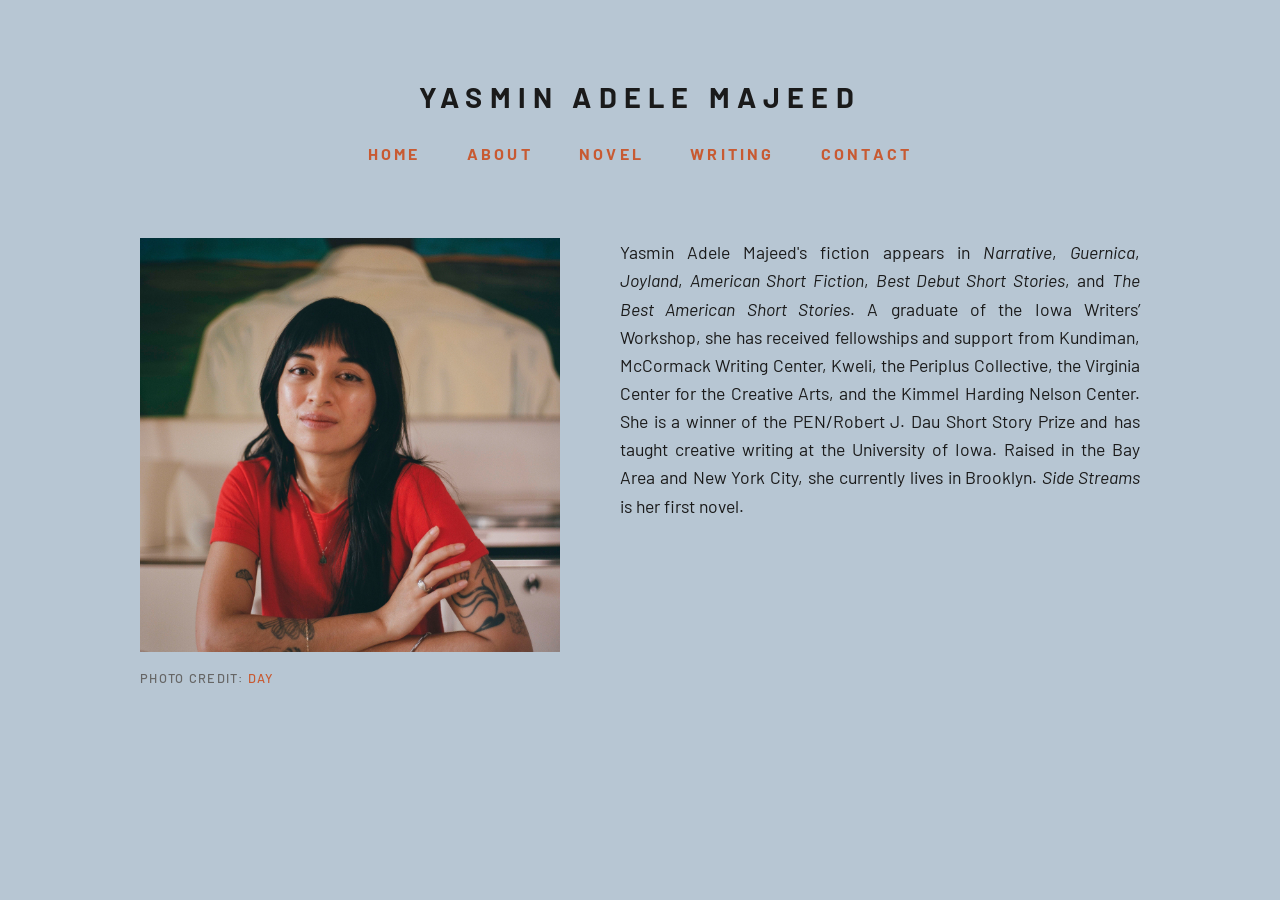
==== about.html @ 5c5b655a "Update about.html" ====
<!DOCTYPE html>
<html lang="en">
<head>
    <meta charset="UTF-8">
    <meta name="viewport" content="width=device-width, initial-scale=1.0">
    <title>Yasmin Adele Majeed</title>
    <meta name="description" content="Yasmin Adele Majeed is a writer based in New York. Her debut novel, Side Streams, is forthcoming from Little, Brown.">
    
    <link rel="icon" href="data:image/svg+xml,<svg xmlns=%22http://www.w3.org/2000/svg%22 viewBox=%220 0 100 100%22><text y=%22.9em%22 font-size=%2280%22 fill=%22%23d14c36%22>౨ৎ</text></svg>">
    
<link href="https://fonts.googleapis.com/css2?family=Barlow:ital,wght@0,300;0,400;0,500;0,600;0,700;0,800&display=swap" rel="stylesheet">    <style>
        :root {
            --bg-color: #B7C6D3; 
            --text-color: #1a1a1a;
            --accent: #C85A32; 
            --font-main: 'Barlow', sans-serif;
        }

        body {
            margin: 0;
            padding: 0;
            background-color: var(--bg-color);
            color: var(--text-color);
            font-family: var(--font-main);
            line-height: 1.8;
            font-weight: 300;
            -webkit-font-smoothing: antialiased;
            animation: fadeIn 1.2s ease-in;
        }

        @keyframes fadeIn {
            from { opacity: 0; transform: translateY(10px); }
            to { opacity: 1; transform: translateY(0); }
        }

        /* Navigation */
        nav { 
            padding: 80px 20px 30px 20px; 
            text-align: center; 
        }

        .site-title {
            font-size: 1.8rem;
            letter-spacing: 0.25em;
            text-transform: uppercase;
            text-decoration: none !important;
            border: none !important;
            color: var(--text-color);
            display: block;
            margin-bottom: 25px;
            font-weight: 700 !important;
            line-height: 1.2;
        }

        .nav-links {
            text-transform: uppercase;
            letter-spacing: 0.2em;
            font-size: 1rem;
            font-weight: 700 !important;
        }

        .nav-links a {
            text-decoration: none;
            color: var(--accent);
            margin: 0 20px;
            transition: opacity 0.3s;
        }

        .nav-links a:hover { opacity: 0.6; }

        /* Side-by-Side Container */
        .content-wrapper {
            max-width: 1000px;
            margin: 0 auto;
            display: flex;
            align-items: flex-start;
            gap: 60px;
            padding: 40px 40px 100px 40px;
            position: relative; /* Sets anchor base for absolute stickers */
        }

        .photo-side {
            flex: 1;
            max-width: 420px;
        }

        .hero-image {
            width: 100%;
            height: auto;
            display: block;
        }

        .photo-credit {
            font-size: 0.8rem;
            text-transform: uppercase;
            letter-spacing: 0.1em;
            color: #666;
            margin-top: 15px;
            display: block;
            font-weight: 500;
        }

        .text-side {
            flex: 1.2;
        }

        .announcement {
            font-size: 1.25rem;
            margin-bottom: 30px;
            font-weight: 400;
            line-height: 1.5;
        }

        .bio {
                font-size: 1.1rem;
    text-align: justify;
    font-weight: 400; /* Thicker, high-readability weight */
    line-height: 1.6;  /* Closer, compact line spacing */
        }

        a {
            color: var(--accent);
            text-decoration: none;
            transition: opacity 0.2s;
        }

        a:hover { opacity: 0.7; text-decoration: underline; }

        /* Custom Highlight Color */
        ::selection {
            background-color: #b9d8e5; 
            color: #1a1a1a;           
        }

        ::-moz-selection {
            background-color: #b9d8e5;
            color: #1a1a1a;
        }

    

        /* Responsive Mobile Layout */
        @media (max-width: 768px) {
            nav {
                padding: 50px 20px 20px 20px;
            }
            
            .site-title {
                font-size: 1.5rem;
                letter-spacing: 0.1em;
            }

            .content-wrapper {
                flex-direction: column;
                align-items: center;
                padding: 0 25px 60px 25px;
                gap: 30px;
            }

            .photo-side {
                max-width: 100%;
            }
        }
    </style>
</head>
<body>

    <nav>
        <a href="index.html" class="site-title">Yasmin Adele Majeed</a>
        <div class="nav-links">
            <a href="index.html">Home</a>
                                  <a href="about.html">About</a>
                        <a href="novel.html">Novel</a>
            <a href="writing.html">Writing</a>
            <a href="contact.html">Contact</a>
        </div>
    </nav>

    <main class="content-wrapper">
        <div class="photo-side">
            <img src="77670005.jpeg" alt="Yasmin Adele Majeed" class="hero-image">
            <span class="photo-credit">Photo Credit: <a href="https://www.dayday.studio" target="_blank">Day</a></span>
        </div>

        <div class="text-side">

            <div class="bio">
              Yasmin Adele Majeed's fiction appears in <em>Narrative</em>, <em>Guernica</em>, <em>Joyland</em>, <em>American Short Fiction</em>, <em>Best Debut Short Stories</em>, and <em>The Best American Short Stories</em>. A graduate of the Iowa Writers’ Workshop, she has received fellowships and support from Kundiman, McCormack Writing Center, Kweli, the Periplus Collective, the Virginia Center for the Creative Arts, and the Kimmel Harding Nelson Center. She is a winner of the PEN/Robert J. Dau Short Story Prize and has taught creative writing at the University of Iowa. Raised in the Bay Area and New York City, she currently lives in Brooklyn. <em>Side Streams</em> is her first novel.
            </div>
        </div>

        
    </main>

<script>
// Sparkle Mouse Trail
document.addEventListener('mousemove', function(e) {
  const sparkle = document.createElement('span');
  sparkle.innerHTML = '✧'; 
  sparkle.style.position = 'absolute';
  sparkle.style.left = e.pageX + 'px';
  sparkle.style.top = e.pageY + 'px';
  sparkle.style.color = '#B9D9EB'; 
  sparkle.style.pointerEvents = 'none';
  sparkle.style.fontSize = Math.random() * (20 - 10) + 10 + 'px';
  sparkle.style.zIndex = '9999';
  
  sparkle.animate([
    { transform: 'translate(0, 0) scale(1)', opacity: 1 },
    { transform: `translate(${(Math.random() - 0.5) * 40}px, -40px) scale(0)`, opacity: 0 }
  ], {
    duration: 1000,
    easing: 'ease-out'
  });

  document.body.appendChild(sparkle);
  
  setTimeout(() => {
    sparkle.remove();
  }, 1000);
});


</script>
</body>
</html>
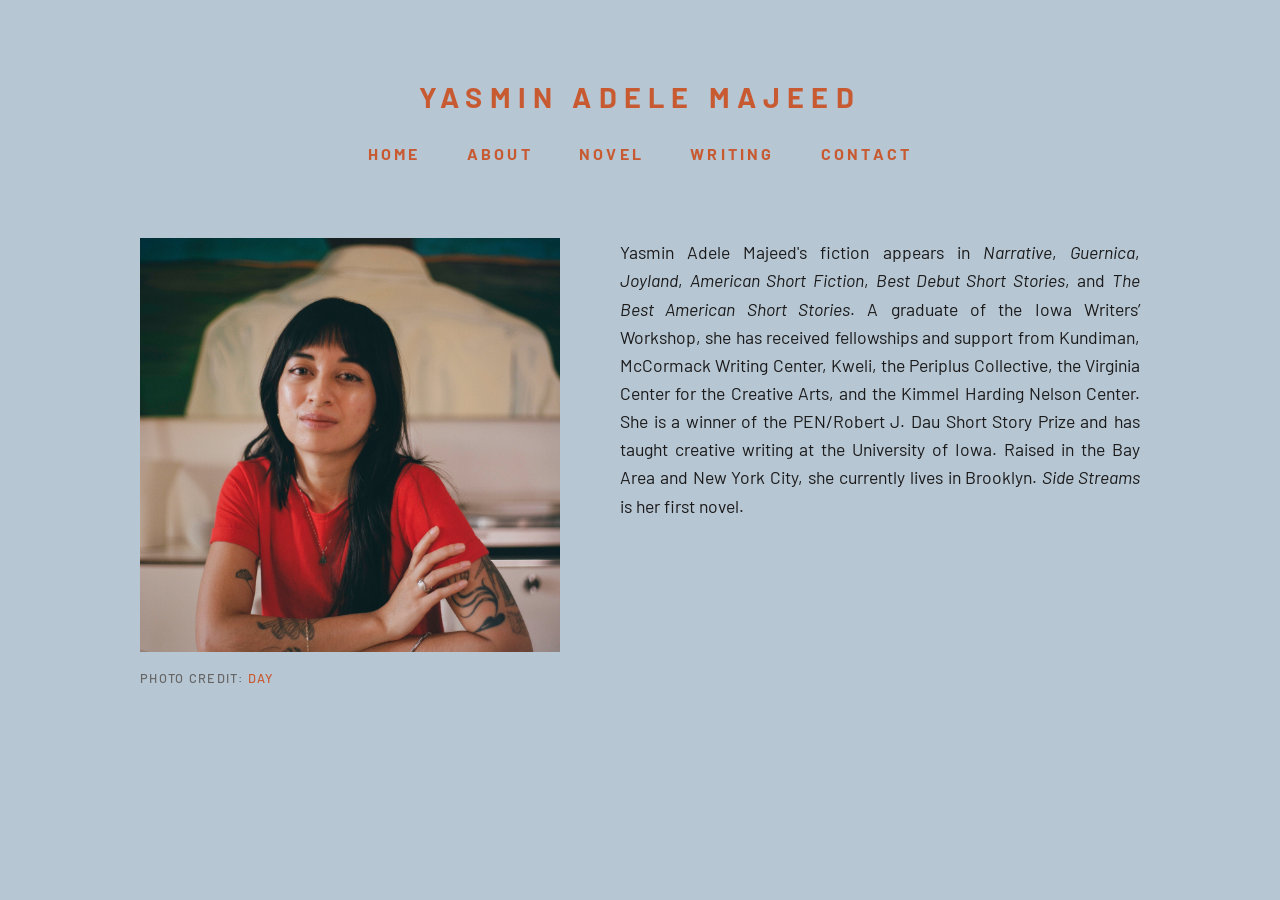
==== commit cfd65495: "Update about.html" ====
--- a/about.html
+++ b/about.html
@@ -17,18 +17,17 @@
             --font-main: 'Barlow', sans-serif;
         }
 
-        body {
-            margin: 0;
-            padding: 0;
-            background-color: var(--bg-color);
-            color: var(--text-color);
-            font-family: var(--font-main);
-            line-height: 1.8;
-            font-weight: 300;
-            -webkit-font-smoothing: antialiased;
-            animation: fadeIn 1.2s ease-in;
-        }
-
+      body {
+    margin: 0;
+    padding: 0;
+    background-color: var(--bg-color);
+    color: var(--text-color);
+    font-family: var(--font-main);
+    line-height: 1.8;
+    font-weight: 500; /* Changed from 300 to 500 for a thicker, clearer text */
+    -webkit-font-smoothing: antialiased;
+    animation: fadeIn 1.2s ease-in;
+}
         @keyframes fadeIn {
             from { opacity: 0; transform: translateY(10px); }
             to { opacity: 1; transform: translateY(0); }
@@ -46,7 +45,7 @@
             text-transform: uppercase;
             text-decoration: none !important;
             border: none !important;
-            color: var(--text-color);
+            color: #C85A32;
             display: block;
             margin-bottom: 25px;
             font-weight: 700 !important;
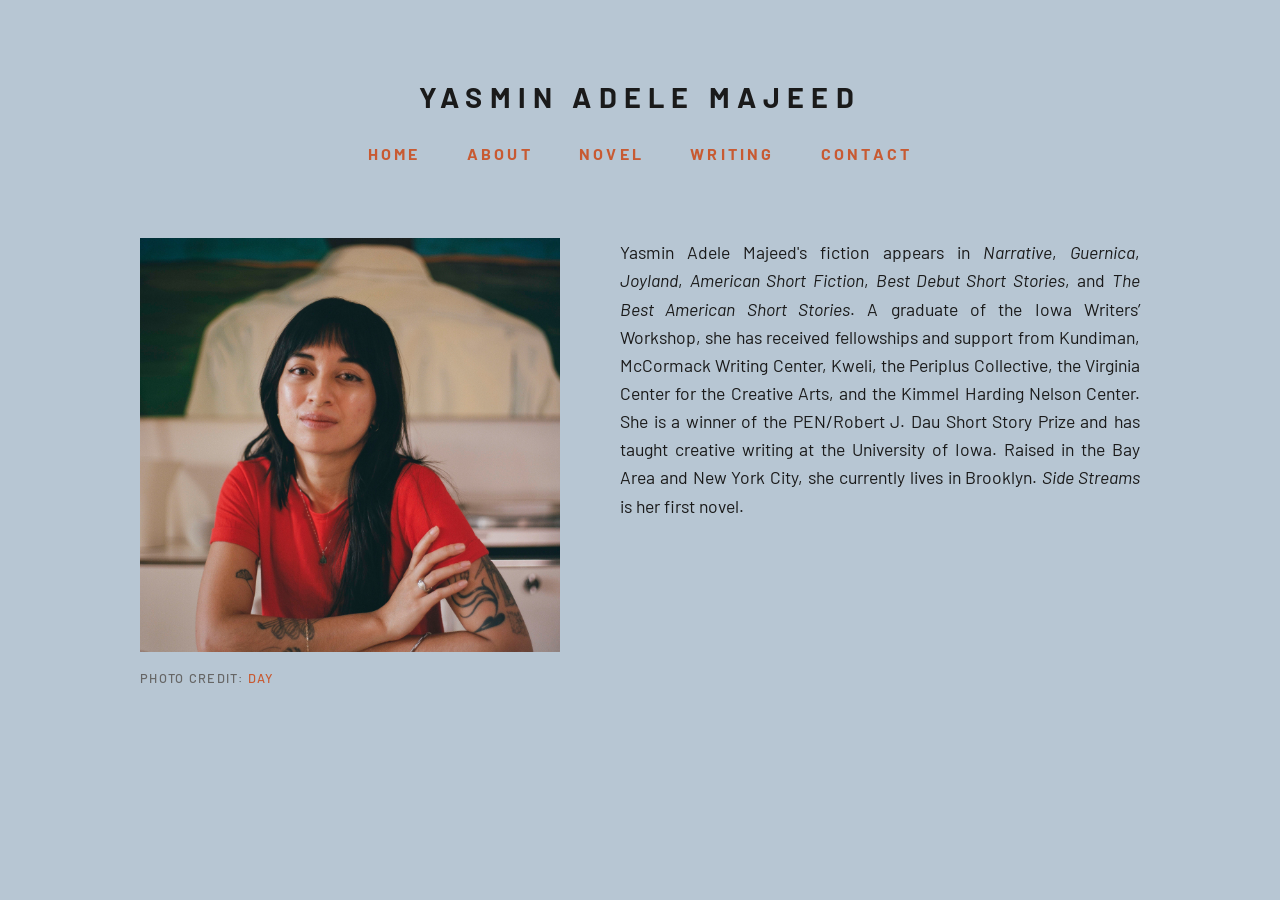
==== commit e70d6d4b: "Update about.html" ====
--- a/about.html
+++ b/about.html
@@ -45,7 +45,7 @@
             text-transform: uppercase;
             text-decoration: none !important;
             border: none !important;
-            color: #C85A32;
+            color: var(--text-color);
             display: block;
             margin-bottom: 25px;
             font-weight: 700 !important;
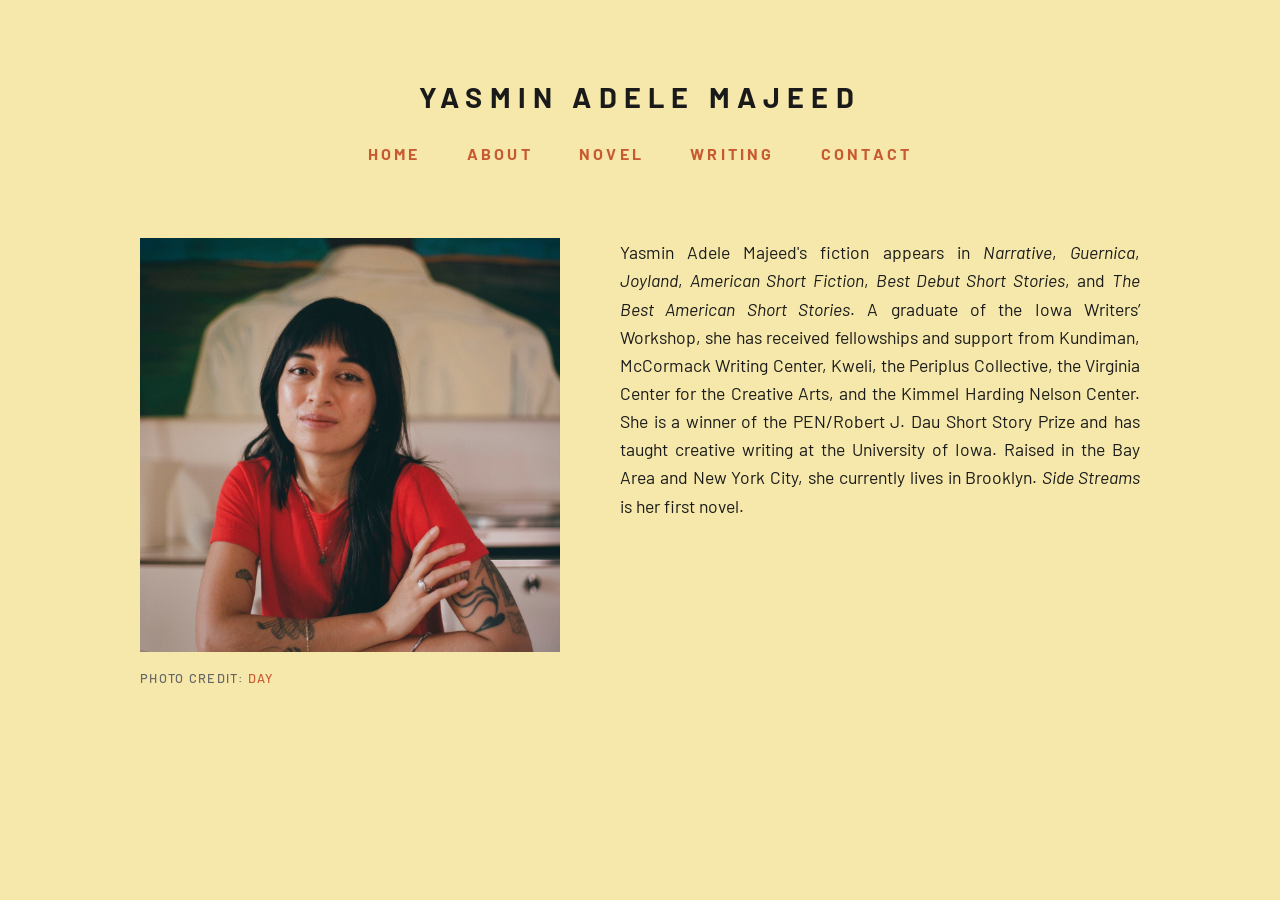
==== commit fe5c15ca: "Update about.html" ====
--- a/about.html
+++ b/about.html
@@ -11,7 +11,7 @@
     
 <link href="https://fonts.googleapis.com/css2?family=Barlow:ital,wght@0,300;0,400;0,500;0,600;0,700;0,800&display=swap" rel="stylesheet">    <style>
         :root {
-            --bg-color: #B7C6D3; 
+            --bg-color: #F5E8AA; 
             --text-color: #1a1a1a;
             --accent: #C85A32; 
             --font-main: 'Barlow', sans-serif;
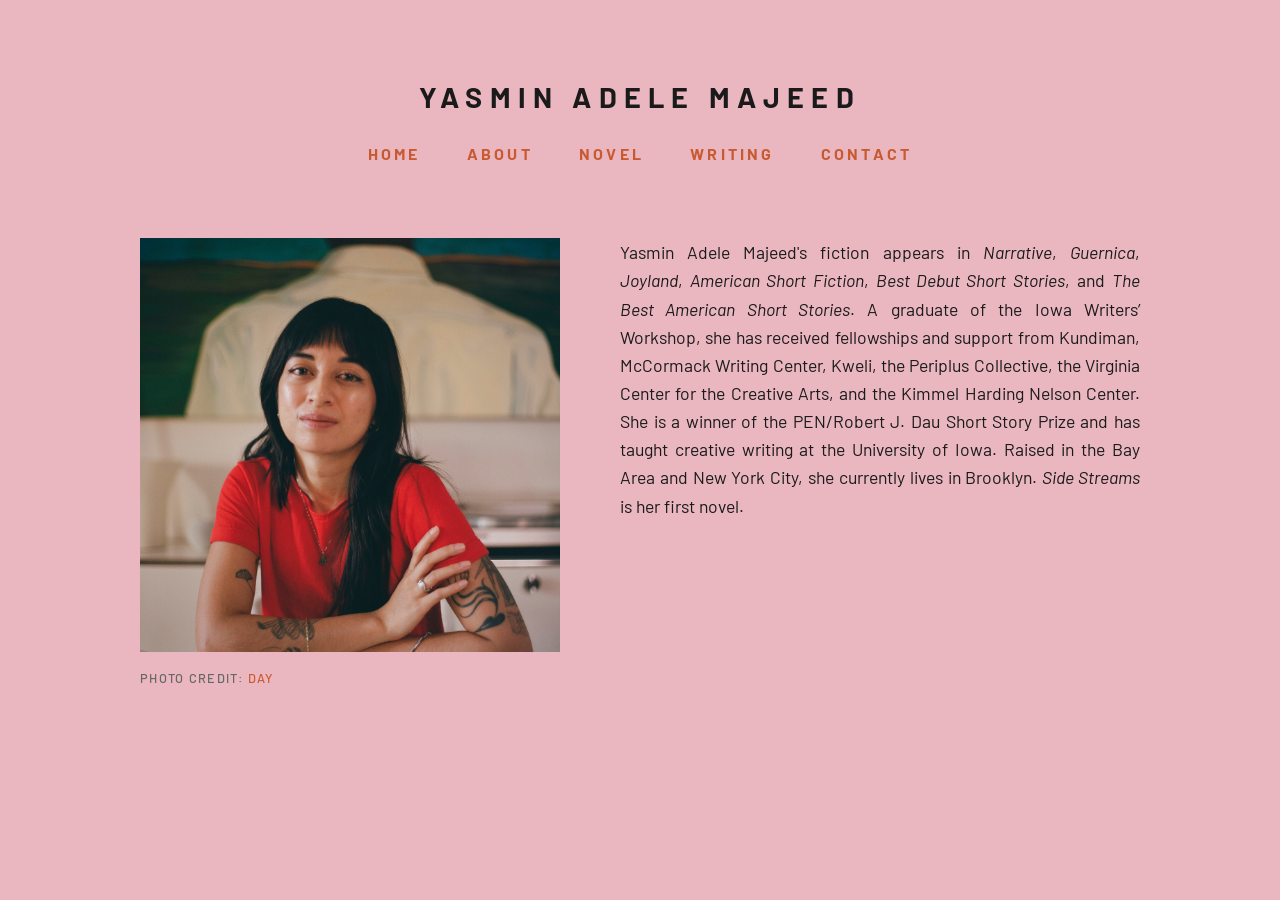
==== commit 8ded6103: "Update about.html" ====
--- a/about.html
+++ b/about.html
@@ -11,7 +11,7 @@
     
 <link href="https://fonts.googleapis.com/css2?family=Barlow:ital,wght@0,300;0,400;0,500;0,600;0,700;0,800&display=swap" rel="stylesheet">    <style>
         :root {
-            --bg-color: #F5E8AA; 
+            --bg-color: #EAB7C0; 
             --text-color: #1a1a1a;
             --accent: #C85A32; 
             --font-main: 'Barlow', sans-serif;
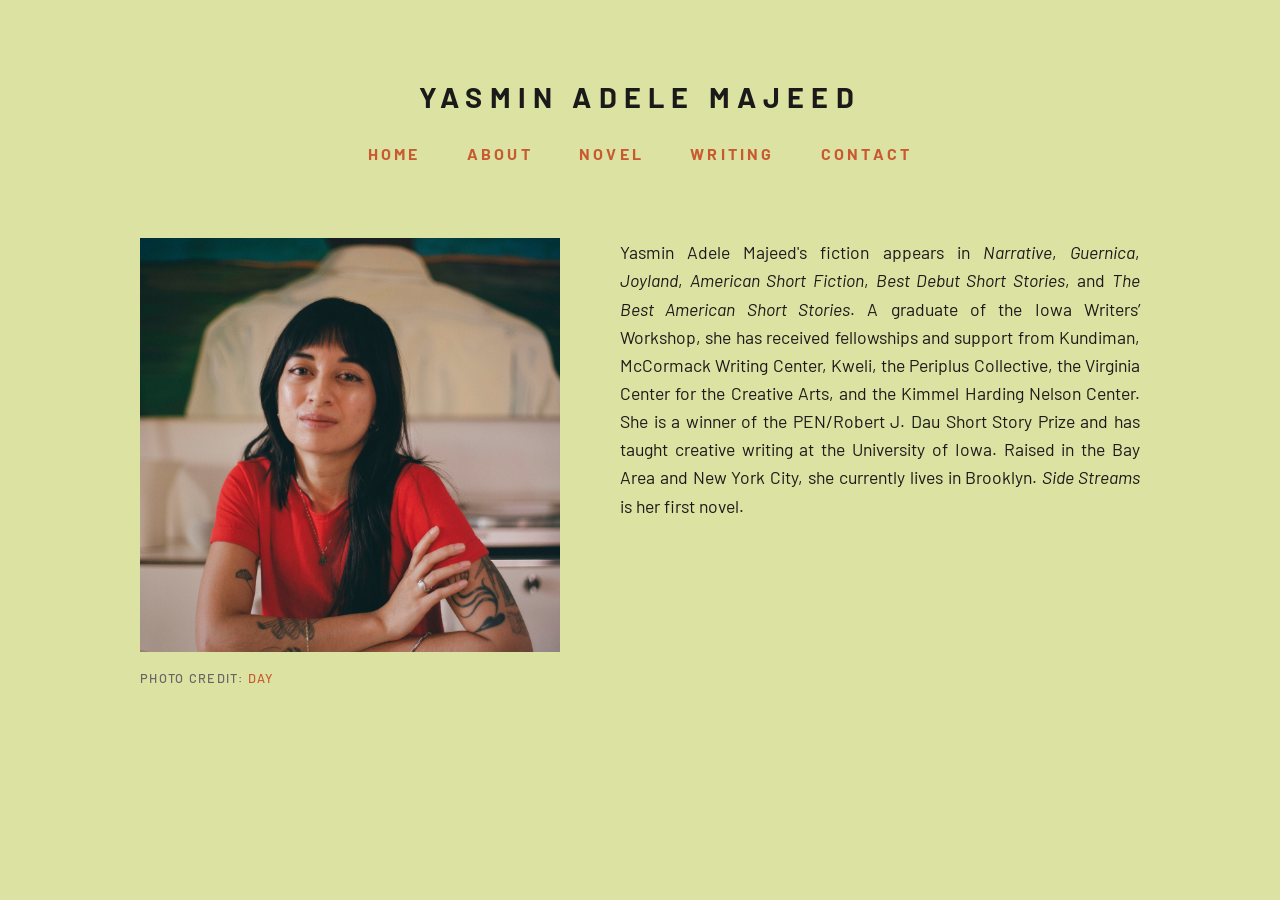
==== commit d7079e4d: "Update about.html" ====
--- a/about.html
+++ b/about.html
@@ -11,7 +11,7 @@
     
 <link href="https://fonts.googleapis.com/css2?family=Barlow:ital,wght@0,300;0,400;0,500;0,600;0,700;0,800&display=swap" rel="stylesheet">    <style>
         :root {
-            --bg-color: #EAB7C0; 
+            --bg-color: #DCE2A1; 
             --text-color: #1a1a1a;
             --accent: #C85A32; 
             --font-main: 'Barlow', sans-serif;
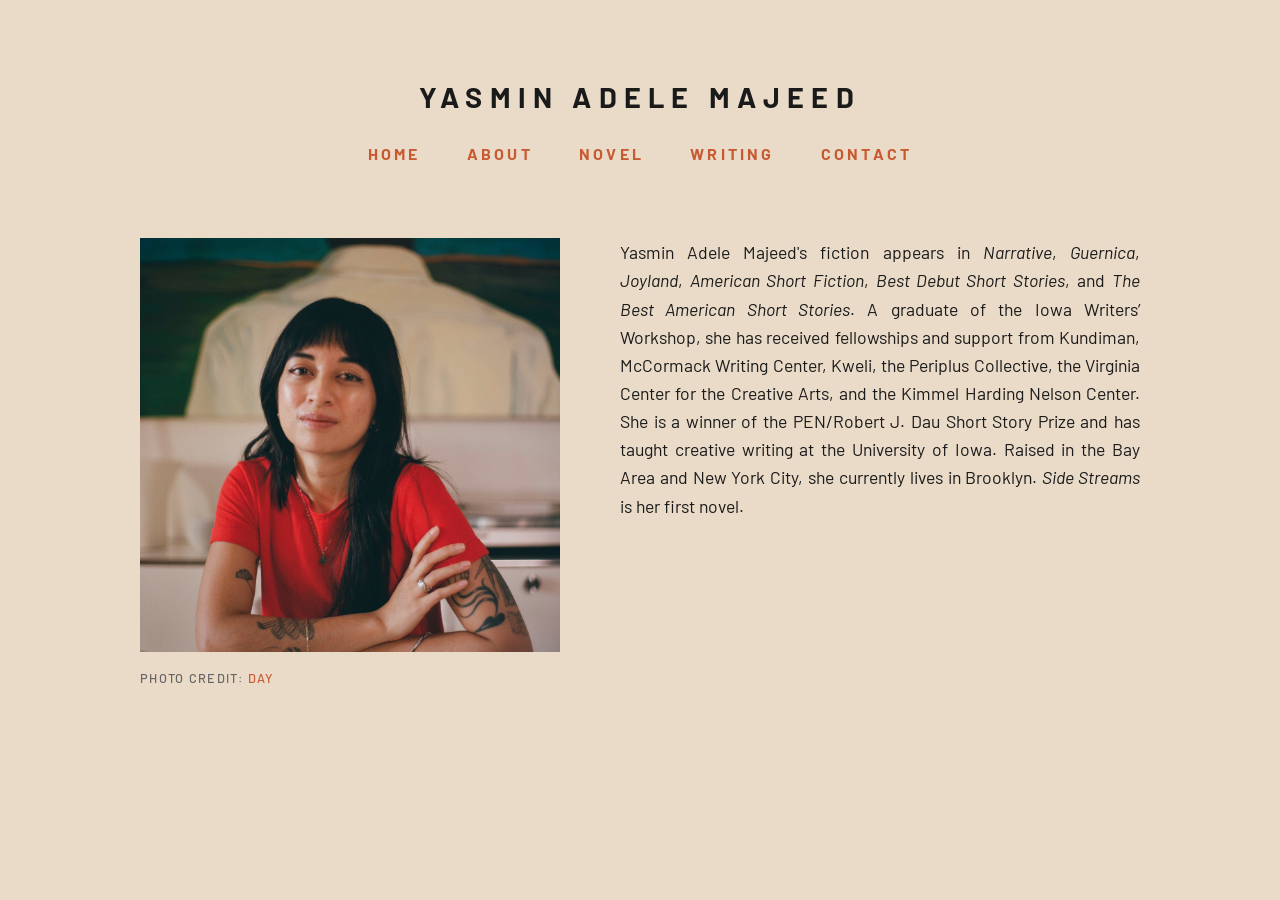
==== commit c400f573: "Update about.html" ====
--- a/about.html
+++ b/about.html
@@ -11,7 +11,7 @@
     
 <link href="https://fonts.googleapis.com/css2?family=Barlow:ital,wght@0,300;0,400;0,500;0,600;0,700;0,800&display=swap" rel="stylesheet">    <style>
         :root {
-            --bg-color: #DCE2A1; 
+            --bg-color: #EADBC8; 
             --text-color: #1a1a1a;
             --accent: #C85A32; 
             --font-main: 'Barlow', sans-serif;
